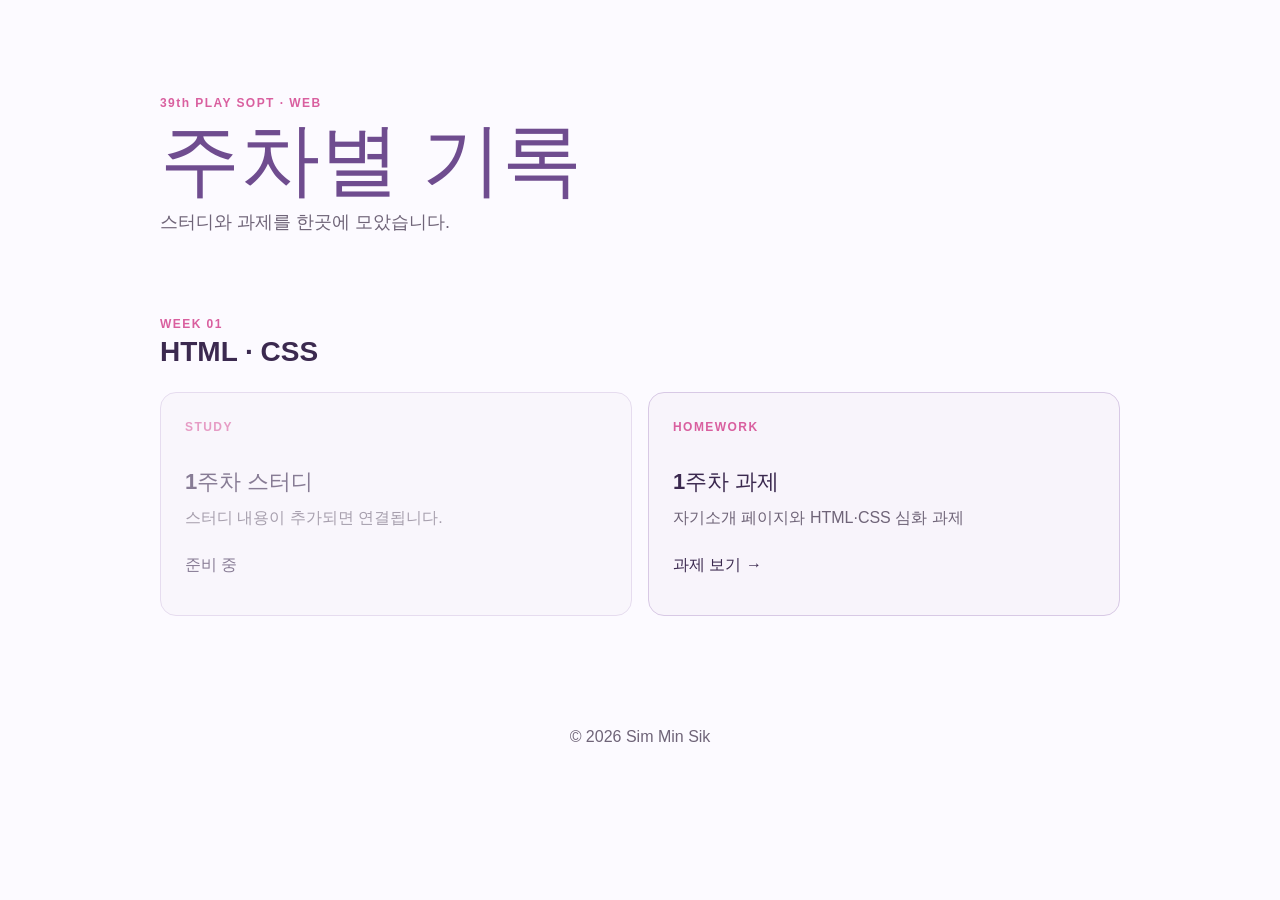
==== index.html @ c9bb901c "feat: 주차별 배포 목록 페이지 추가" ====
<!doctype html>
<html lang="ko">
  <head>
    <meta charset="UTF-8" />
    <meta name="viewport" content="width=device-width, initial-scale=1.0" />
    <meta
      name="description"
      content="심민식의 PLAY SOPT 웹 파트 주차별 스터디와 과제 모음"
    />
    <title>심민식 | SOPT 웹 과제 모음</title>
    <link rel="stylesheet" href="./pages.css" />
  </head>
  <body>
    <header class="site-header">
      <p class="eyebrow">39th PLAY SOPT · WEB</p>
      <h1>주차별 기록</h1>
      <p>스터디와 과제를 한곳에 모았습니다.</p>
    </header>

    <main>
      <section class="week-section" aria-labelledby="week-1-title">
        <div class="week-heading">
          <span>WEEK 01</span>
          <h2 id="week-1-title">HTML · CSS</h2>
        </div>

        <div class="page-grid">
          <article class="page-card page-card-disabled">
            <span class="page-type">STUDY</span>
            <h3>1주차 스터디</h3>
            <p>스터디 내용이 추가되면 연결됩니다.</p>
            <span class="page-status">준비 중</span>
          </article>

          <a class="page-card page-card-link" href="./Week1/Homework/">
            <span class="page-type">HOMEWORK</span>
            <h3>1주차 과제</h3>
            <p>자기소개 페이지와 HTML·CSS 심화 과제</p>
            <span class="page-status">과제 보기 →</span>
          </a>
        </div>
      </section>
    </main>

    <footer>© 2026 Sim Min Sik</footer>
  </body>
</html>
---- pages.css ----
@charset "UTF-8";

:root {
  font-family:
    Pretendard,
    -apple-system,
    BlinkMacSystemFont,
    "Segoe UI",
    sans-serif;
  color: #3b294f;
  background-color: #fcfaff;
  font-synthesis: none;
}

* {
  box-sizing: border-box;
}

body {
  min-width: 320px;
  min-height: 100vh;
  margin: 0;
}

.site-header,
main,
footer {
  width: min(100% - 2rem, 960px);
  margin-inline: auto;
}

.site-header {
  padding-block: 6rem 3rem;
}

.site-header h1,
.site-header p {
  margin: 0;
}

.site-header h1 {
  margin-block: 0.5rem;
  color: #6f4c8f;
  font-size: clamp(2.5rem, 8vw, 5rem);
  line-height: 1.05;
}

.site-header > p:last-child {
  color: #6f6478;
  font-size: 1.125rem;
}

.eyebrow,
.week-heading span,
.page-type {
  color: #d95f9f;
  font-size: 0.75rem;
  font-weight: 800;
  letter-spacing: 0.12em;
}

.week-section {
  padding-block: 2rem 5rem;
}

.week-heading {
  margin-bottom: 1.5rem;
}

.week-heading h2 {
  margin-block: 0.25rem 0;
  font-size: 1.75rem;
}

.page-grid {
  display: grid;
  grid-template-columns: repeat(2, minmax(0, 1fr));
  gap: 1rem;
}

.page-card {
  min-height: 14rem;
  padding: 1.5rem;
  border: 1px solid #d8c9e5;
  border-radius: 1rem;
  background-color: #f8f4fb;
}

.page-card h3 {
  margin-block: 2rem 0.5rem;
  font-size: 1.375rem;
}

.page-card p {
  margin: 0;
  color: #6f6478;
  line-height: 1.6;
}

.page-status {
  display: inline-block;
  margin-top: 1.5rem;
  font-weight: 700;
}

.page-card-disabled {
  opacity: 0.6;
}

.page-card-link {
  color: inherit;
  text-decoration: none;
  transition:
    border-color 0.2s ease,
    box-shadow 0.2s ease,
    transform 0.2s ease;
}

.page-card-link:hover {
  border-color: #6f4c8f;
  box-shadow: 0 0.75rem 1.5rem rgb(59 41 79 / 16%);
  transform: translateY(-0.25rem);
}

.page-card-link:focus-visible {
  outline: 0.1875rem solid #d95f9f;
  outline-offset: 0.1875rem;
}

footer {
  padding-block: 2rem;
  color: #6f6478;
  text-align: center;
}

@media (width <= 640px) {
  .site-header {
    padding-block-start: 4rem;
  }

  .page-grid {
    grid-template-columns: 1fr;
  }
}
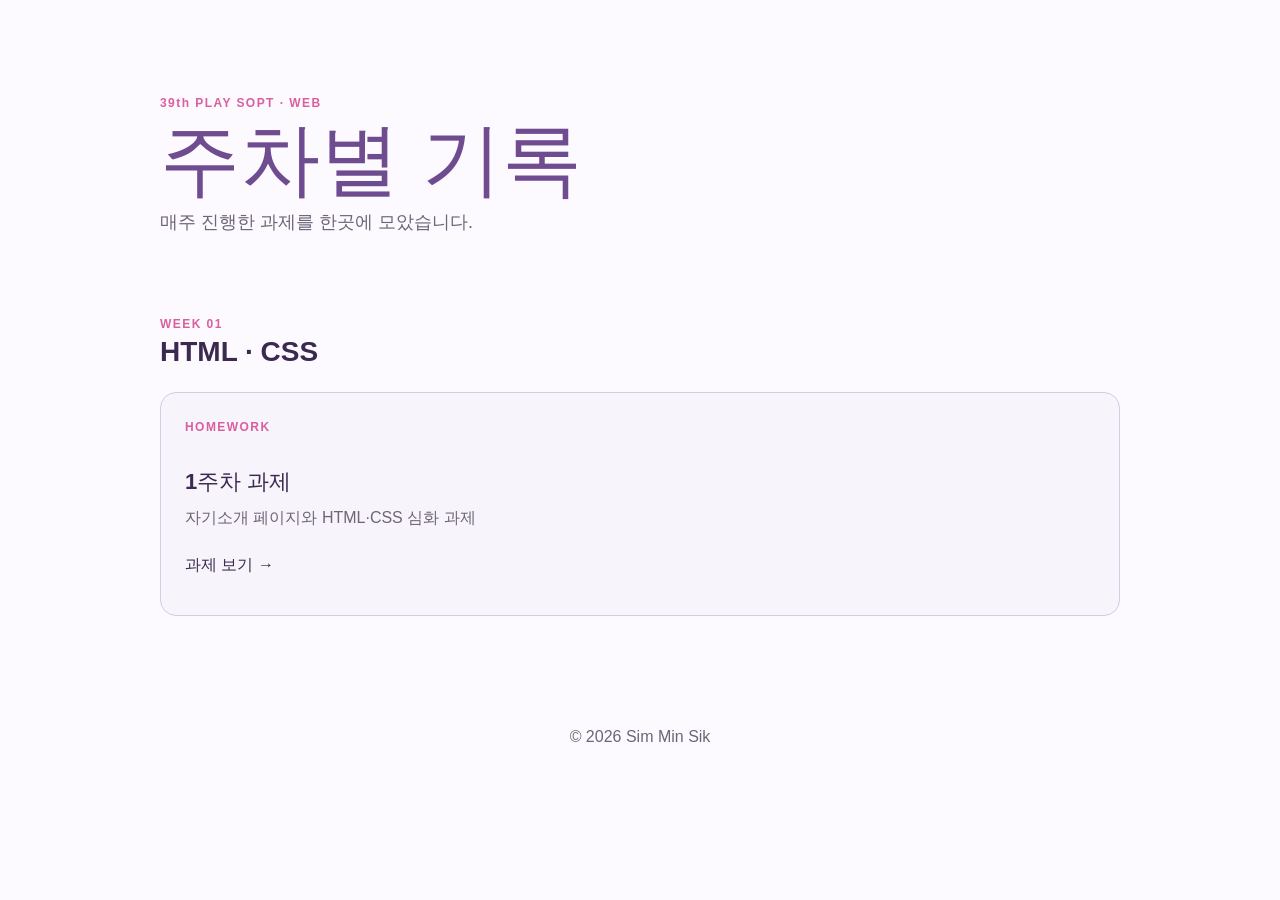
==== commit 35aa160f: "fix: 1주차 배포 항목을 과제로 정리" ====
--- a/index.html
+++ b/index.html
@@ -5,7 +5,7 @@
     <meta name="viewport" content="width=device-width, initial-scale=1.0" />
     <meta
       name="description"
-      content="심민식의 PLAY SOPT 웹 파트 주차별 스터디와 과제 모음"
+      content="심민식의 PLAY SOPT 웹 파트 주차별 과제 모음"
     />
     <title>심민식 | SOPT 웹 과제 모음</title>
     <link rel="stylesheet" href="./pages.css" />
@@ -14,7 +14,7 @@
     <header class="site-header">
       <p class="eyebrow">39th PLAY SOPT · WEB</p>
       <h1>주차별 기록</h1>
-      <p>스터디와 과제를 한곳에 모았습니다.</p>
+      <p>매주 진행한 과제를 한곳에 모았습니다.</p>
     </header>
 
     <main>
@@ -25,13 +25,6 @@
         </div>
 
         <div class="page-grid">
-          <article class="page-card page-card-disabled">
-            <span class="page-type">STUDY</span>
-            <h3>1주차 스터디</h3>
-            <p>스터디 내용이 추가되면 연결됩니다.</p>
-            <span class="page-status">준비 중</span>
-          </article>
-
           <a class="page-card page-card-link" href="./Week1/Homework/">
             <span class="page-type">HOMEWORK</span>
             <h3>1주차 과제</h3>
--- a/pages.css
+++ b/pages.css
@@ -74,7 +74,7 @@
 
 .page-grid {
   display: grid;
-  grid-template-columns: repeat(2, minmax(0, 1fr));
+  grid-template-columns: repeat(auto-fit, minmax(min(100%, 24rem), 1fr));
   gap: 1rem;
 }
 
@@ -101,10 +101,6 @@
   display: inline-block;
   margin-top: 1.5rem;
   font-weight: 700;
-}
-
-.page-card-disabled {
-  opacity: 0.6;
 }
 
 .page-card-link {
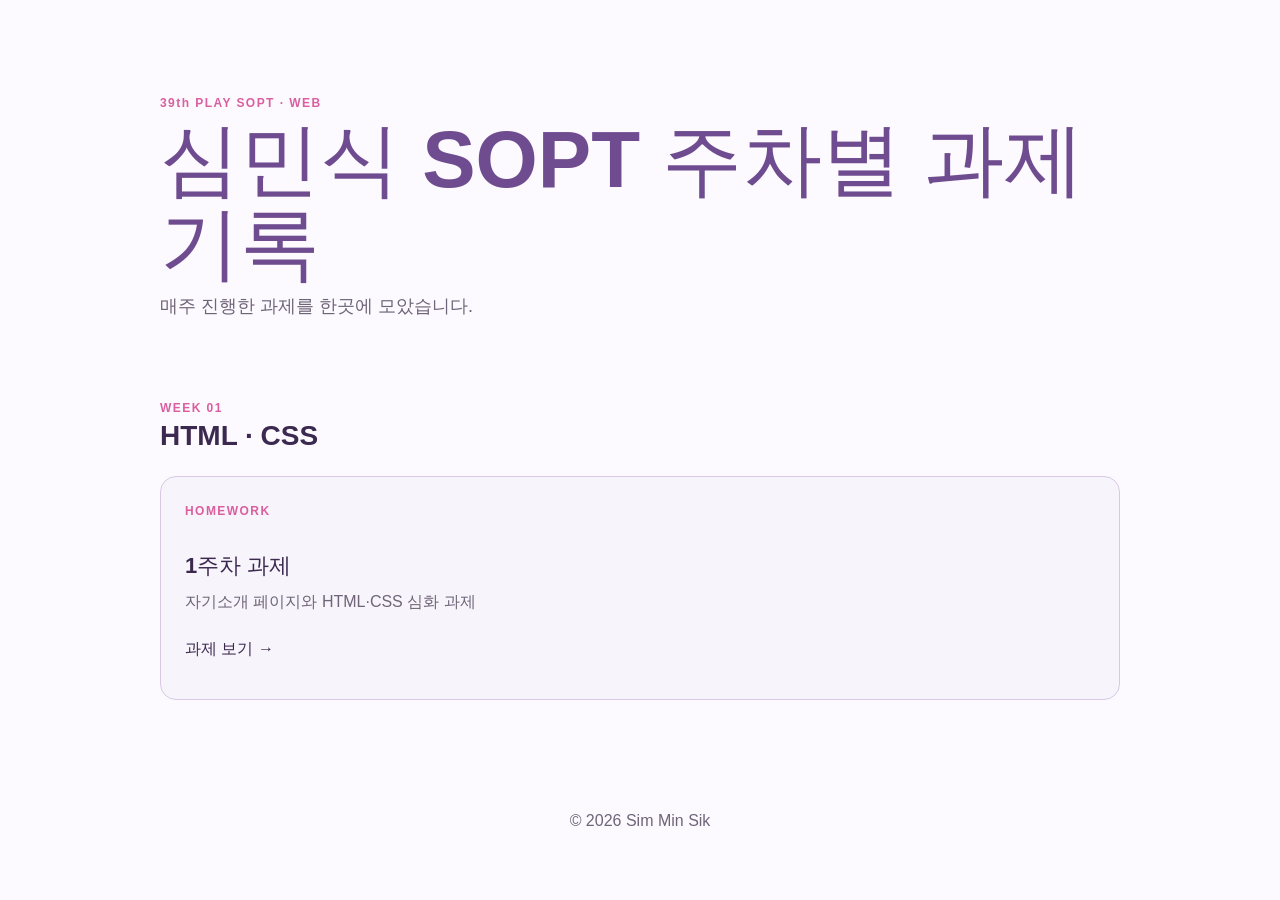
==== commit cf750e37: "fix: 배포 페이지 제목 변경" ====
--- a/index.html
+++ b/index.html
@@ -7,13 +7,13 @@
       name="description"
       content="심민식의 PLAY SOPT 웹 파트 주차별 과제 모음"
     />
-    <title>심민식 | SOPT 웹 과제 모음</title>
+    <title>심민식 SOPT 주차별 과제 기록</title>
     <link rel="stylesheet" href="./pages.css" />
   </head>
   <body>
     <header class="site-header">
       <p class="eyebrow">39th PLAY SOPT · WEB</p>
-      <h1>주차별 기록</h1>
+      <h1>심민식 SOPT 주차별 과제 기록</h1>
       <p>매주 진행한 과제를 한곳에 모았습니다.</p>
     </header>
 
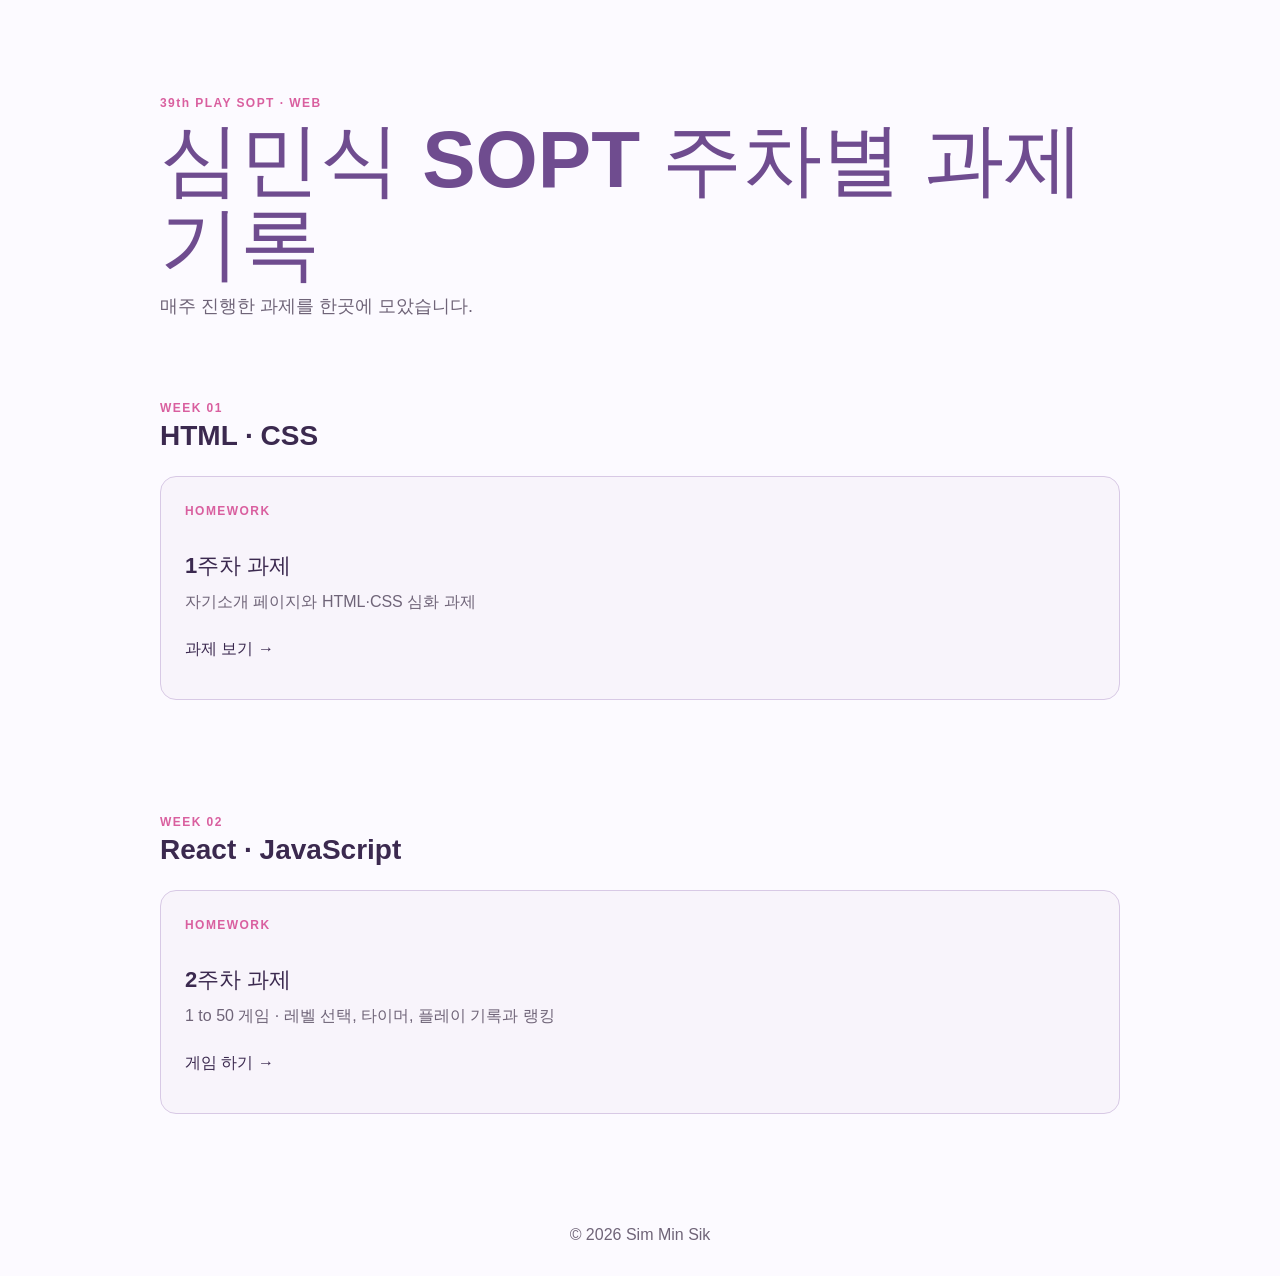
==== commit 78359573: "feat: 2주차 게임 배포와 과제 기록 링크 추가" ====
--- a/index.html
+++ b/index.html
@@ -33,6 +33,21 @@
           </a>
         </div>
       </section>
+      <section class="week-section" aria-labelledby="week-2-title">
+        <div class="week-heading">
+          <span>WEEK 02</span>
+          <h2 id="week-2-title">React · JavaScript</h2>
+        </div>
+
+        <div class="page-grid">
+          <a class="page-card page-card-link" href="./Week2/Homework/one-to-fifty/">
+            <span class="page-type">HOMEWORK</span>
+            <h3>2주차 과제</h3>
+            <p>1 to 50 게임 · 레벨 선택, 타이머, 플레이 기록과 랭킹</p>
+            <span class="page-status">게임 하기 →</span>
+          </a>
+        </div>
+      </section>
     </main>
 
     <footer>© 2026 Sim Min Sik</footer>
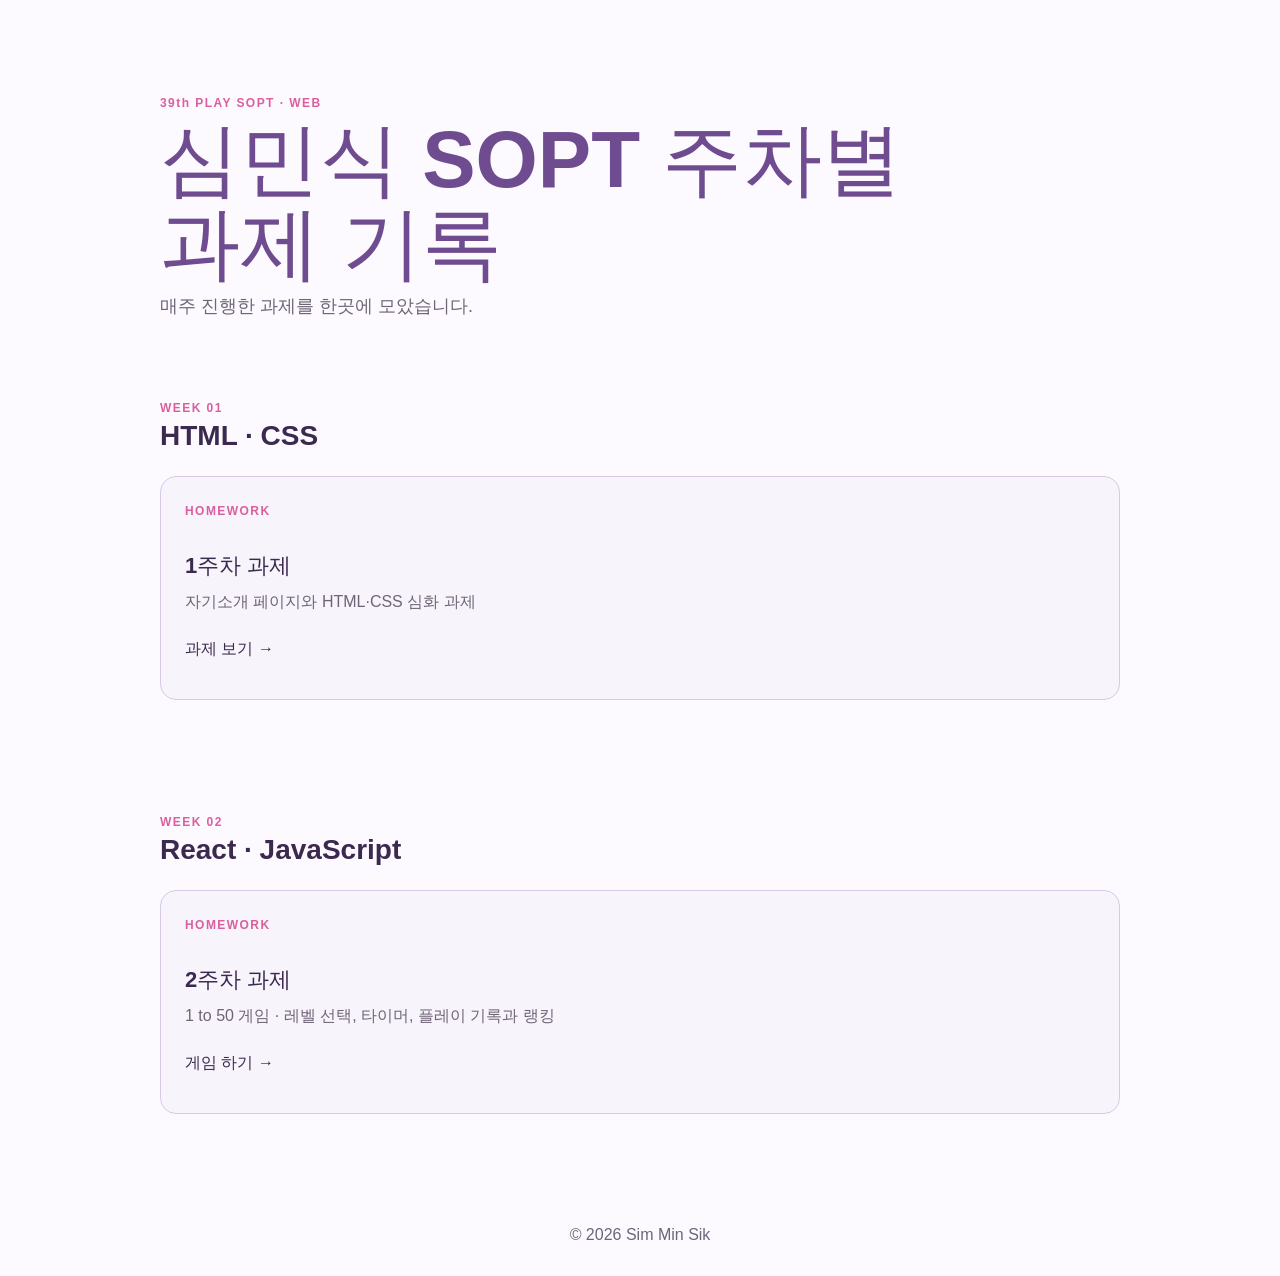
==== commit e5d30869: "fix: 제목 단어 묶음과 스타일 캐시 갱신 처리" ====
--- a/index.html
+++ b/index.html
@@ -8,12 +8,17 @@
       content="심민식의 PLAY SOPT 웹 파트 주차별 과제 모음"
     />
     <title>심민식 SOPT 주차별 과제 기록</title>
-    <link rel="stylesheet" href="./pages.css" />
+    <link rel="stylesheet" href="./pages.css?v=20261015-title-2" />
   </head>
   <body>
     <header class="site-header">
       <p class="eyebrow">39th PLAY SOPT · WEB</p>
-      <h1>심민식 SOPT 주차별 과제 기록</h1>
+      <h1>
+        <span class="site-title-part">심민식</span>
+        <span class="site-title-part">SOPT</span>
+        <span class="site-title-part">주차별</span>
+        <span class="site-title-part">과제 기록</span>
+      </h1>
       <p>매주 진행한 과제를 한곳에 모았습니다.</p>
     </header>
 
--- a/pages.css
+++ b/pages.css
@@ -43,6 +43,12 @@
   color: #6f4c8f;
   font-size: clamp(2.5rem, 8vw, 5rem);
   line-height: 1.05;
+  word-break: keep-all;
+}
+
+.site-title-part {
+  display: inline-block;
+  white-space: nowrap;
 }
 
 .site-header > p:last-child {
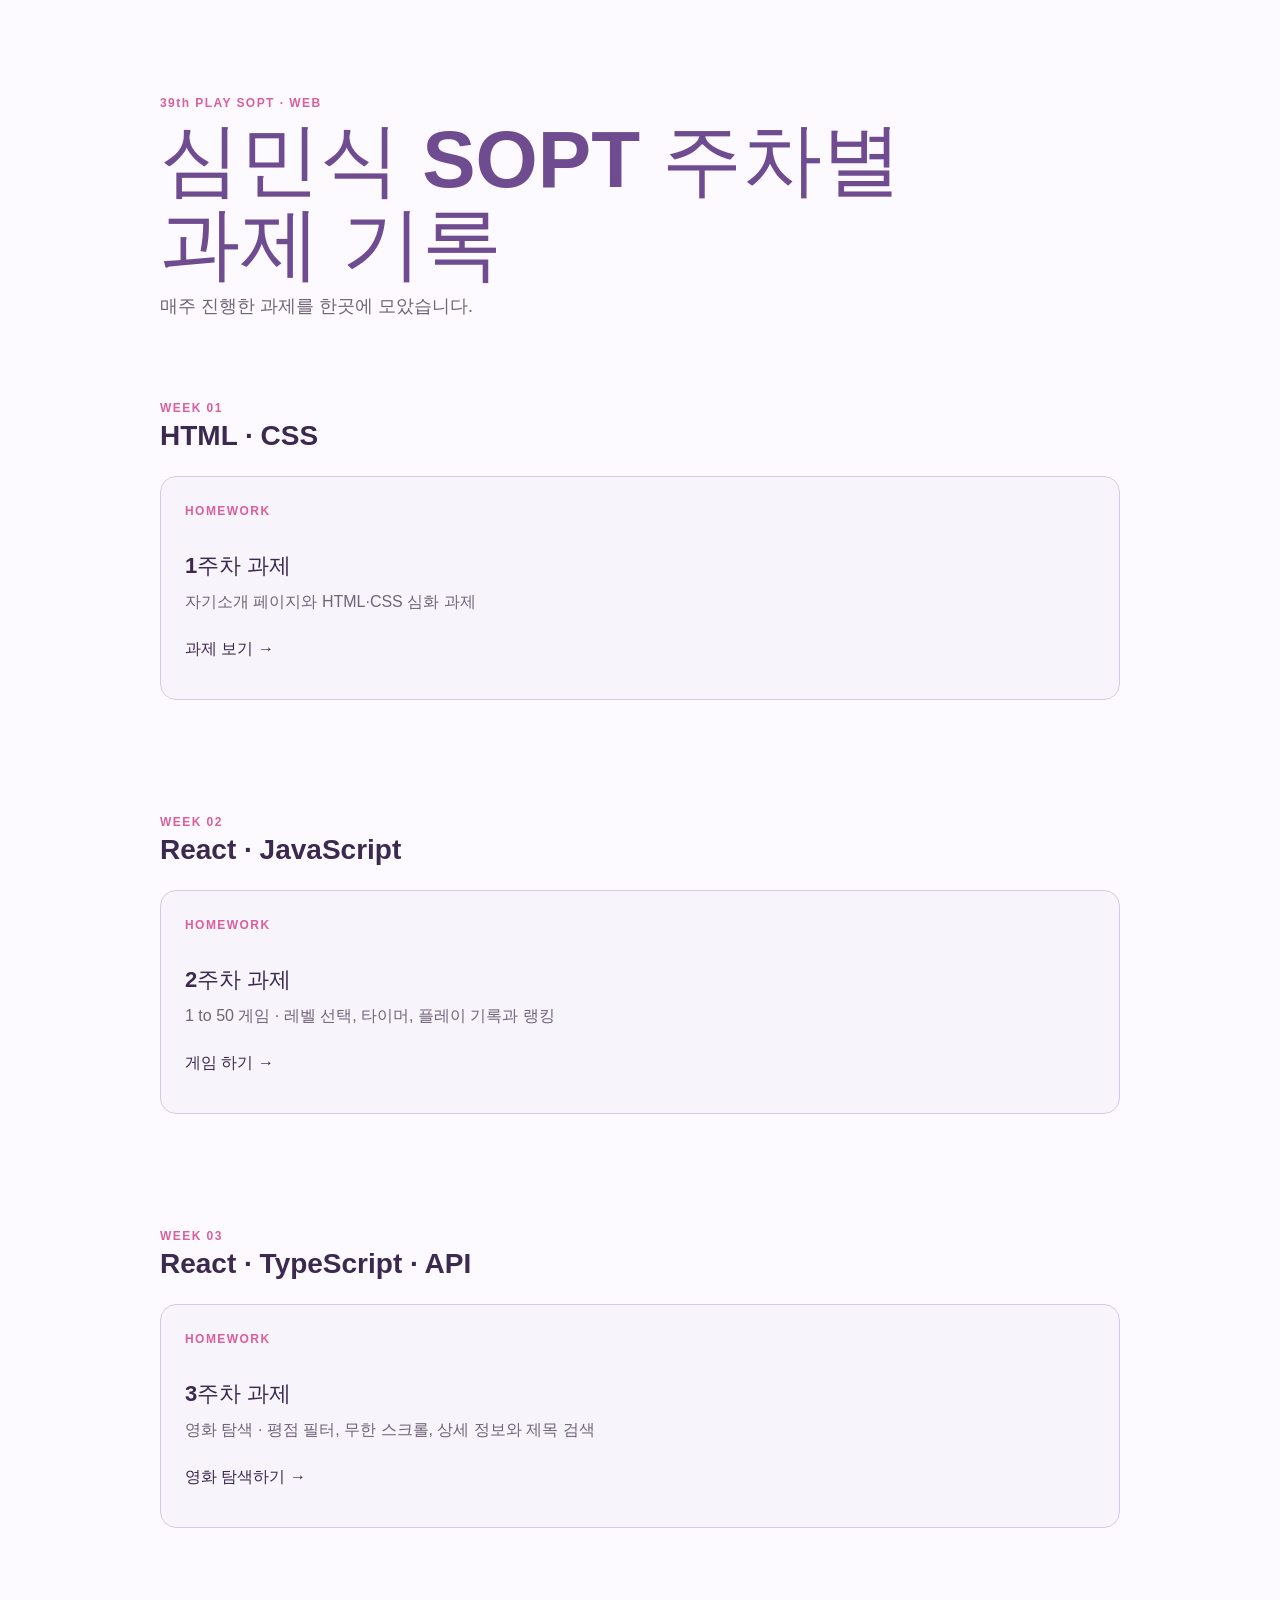
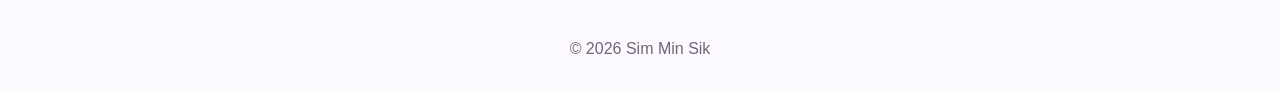
==== commit e6d9d86d: "feat: 3주차 영화 탐색 과제 배포" ====
--- a/index.html
+++ b/index.html
@@ -53,6 +53,20 @@
           </a>
         </div>
       </section>
+      <section class="week-section" aria-labelledby="week-3-title">
+        <div class="week-heading">
+          <span>WEEK 03</span>
+          <h2 id="week-3-title">React · TypeScript · API</h2>
+        </div>
+        <div class="page-grid">
+          <a class="page-card page-card-link" href="./Week3/Homework/movie-explorer/">
+            <span class="page-type">HOMEWORK</span>
+            <h3>3주차 과제</h3>
+            <p>영화 탐색 · 평점 필터, 무한 스크롤, 상세 정보와 제목 검색</p>
+            <span class="page-status">영화 탐색하기 →</span>
+          </a>
+        </div>
+      </section>
     </main>
 
     <footer>© 2026 Sim Min Sik</footer>
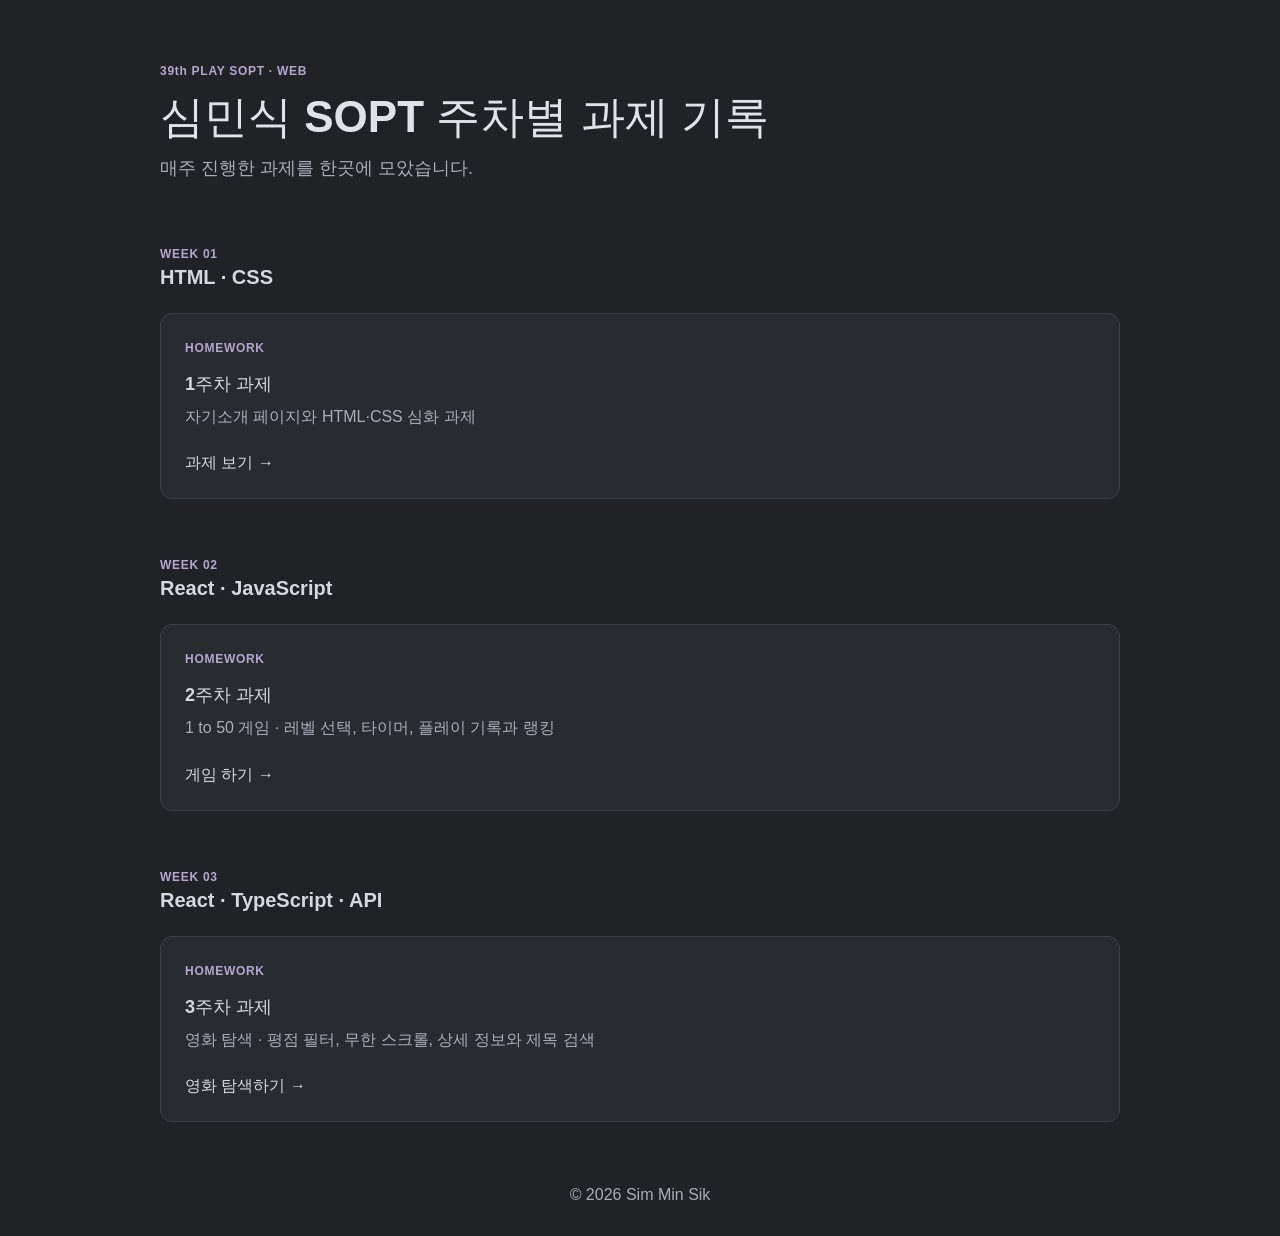
==== commit 3b511014: "style: 과제 목록 밝기와 여백 조정" ====
--- a/index.html
+++ b/index.html
@@ -8,7 +8,7 @@
       content="심민식의 PLAY SOPT 웹 파트 주차별 과제 모음"
     />
     <title>심민식 SOPT 주차별 과제 기록</title>
-    <link rel="stylesheet" href="./pages.css?v=20261015-title-2" />
+    <link rel="stylesheet" href="./pages.css?v=20261027-comfort" />
   </head>
   <body>
     <header class="site-header">
--- a/pages.css
+++ b/pages.css
@@ -7,9 +7,10 @@
     BlinkMacSystemFont,
     "Segoe UI",
     sans-serif;
-  color: #3b294f;
-  background-color: #fcfaff;
+  color: #d6d8df;
+  background-color: #202226;
   font-synthesis: none;
+  color-scheme: dark;
 }
 
 * {
@@ -30,7 +31,7 @@
 }
 
 .site-header {
-  padding-block: 6rem 3rem;
+  padding-block: 4rem 2.5rem;
 }
 
 .site-header h1,
@@ -40,9 +41,9 @@
 
 .site-header h1 {
   margin-block: 0.5rem;
-  color: #6f4c8f;
-  font-size: clamp(2.5rem, 8vw, 5rem);
-  line-height: 1.05;
+  color: #e1e2e7;
+  font-size: clamp(1.75rem, 4.5vw, 2.75rem);
+  line-height: 1.4;
   word-break: keep-all;
 }
 
@@ -52,21 +53,21 @@
 }
 
 .site-header > p:last-child {
-  color: #6f6478;
+  color: #a9adb8;
   font-size: 1.125rem;
 }
 
 .eyebrow,
 .week-heading span,
 .page-type {
-  color: #d95f9f;
+  color: #b5a6ce;
   font-size: 0.75rem;
   font-weight: 800;
-  letter-spacing: 0.12em;
+  letter-spacing: 0.06em;
 }
 
 .week-section {
-  padding-block: 2rem 5rem;
+  padding-block: 1.5rem 2rem;
 }
 
 .week-heading {
@@ -75,7 +76,7 @@
 
 .week-heading h2 {
   margin-block: 0.25rem 0;
-  font-size: 1.75rem;
+  font-size: 1.25rem;
 }
 
 .page-grid {
@@ -85,21 +86,21 @@
 }
 
 .page-card {
-  min-height: 14rem;
+  min-height: 10rem;
   padding: 1.5rem;
-  border: 1px solid #d8c9e5;
-  border-radius: 1rem;
-  background-color: #f8f4fb;
+  border: 1px solid #3c3f47;
+  border-radius: 0.75rem;
+  background-color: #282b30;
 }
 
 .page-card h3 {
-  margin-block: 2rem 0.5rem;
-  font-size: 1.375rem;
+  margin-block: 1rem 0.5rem;
+  font-size: 1.125rem;
 }
 
 .page-card p {
   margin: 0;
-  color: #6f6478;
+  color: #a9adb8;
   line-height: 1.6;
 }
 
@@ -114,24 +115,22 @@
   text-decoration: none;
   transition:
     border-color 0.2s ease,
-    box-shadow 0.2s ease,
-    transform 0.2s ease;
+    background-color 0.2s ease;
 }
 
 .page-card-link:hover {
-  border-color: #6f4c8f;
-  box-shadow: 0 0.75rem 1.5rem rgb(59 41 79 / 16%);
-  transform: translateY(-0.25rem);
+  border-color: #8f80a8;
+  background-color: #30333a;
 }
 
 .page-card-link:focus-visible {
-  outline: 0.1875rem solid #d95f9f;
+  outline: 0.1875rem solid #b5a6ce;
   outline-offset: 0.1875rem;
 }
 
 footer {
   padding-block: 2rem;
-  color: #6f6478;
+  color: #a9adb8;
   text-align: center;
 }
 
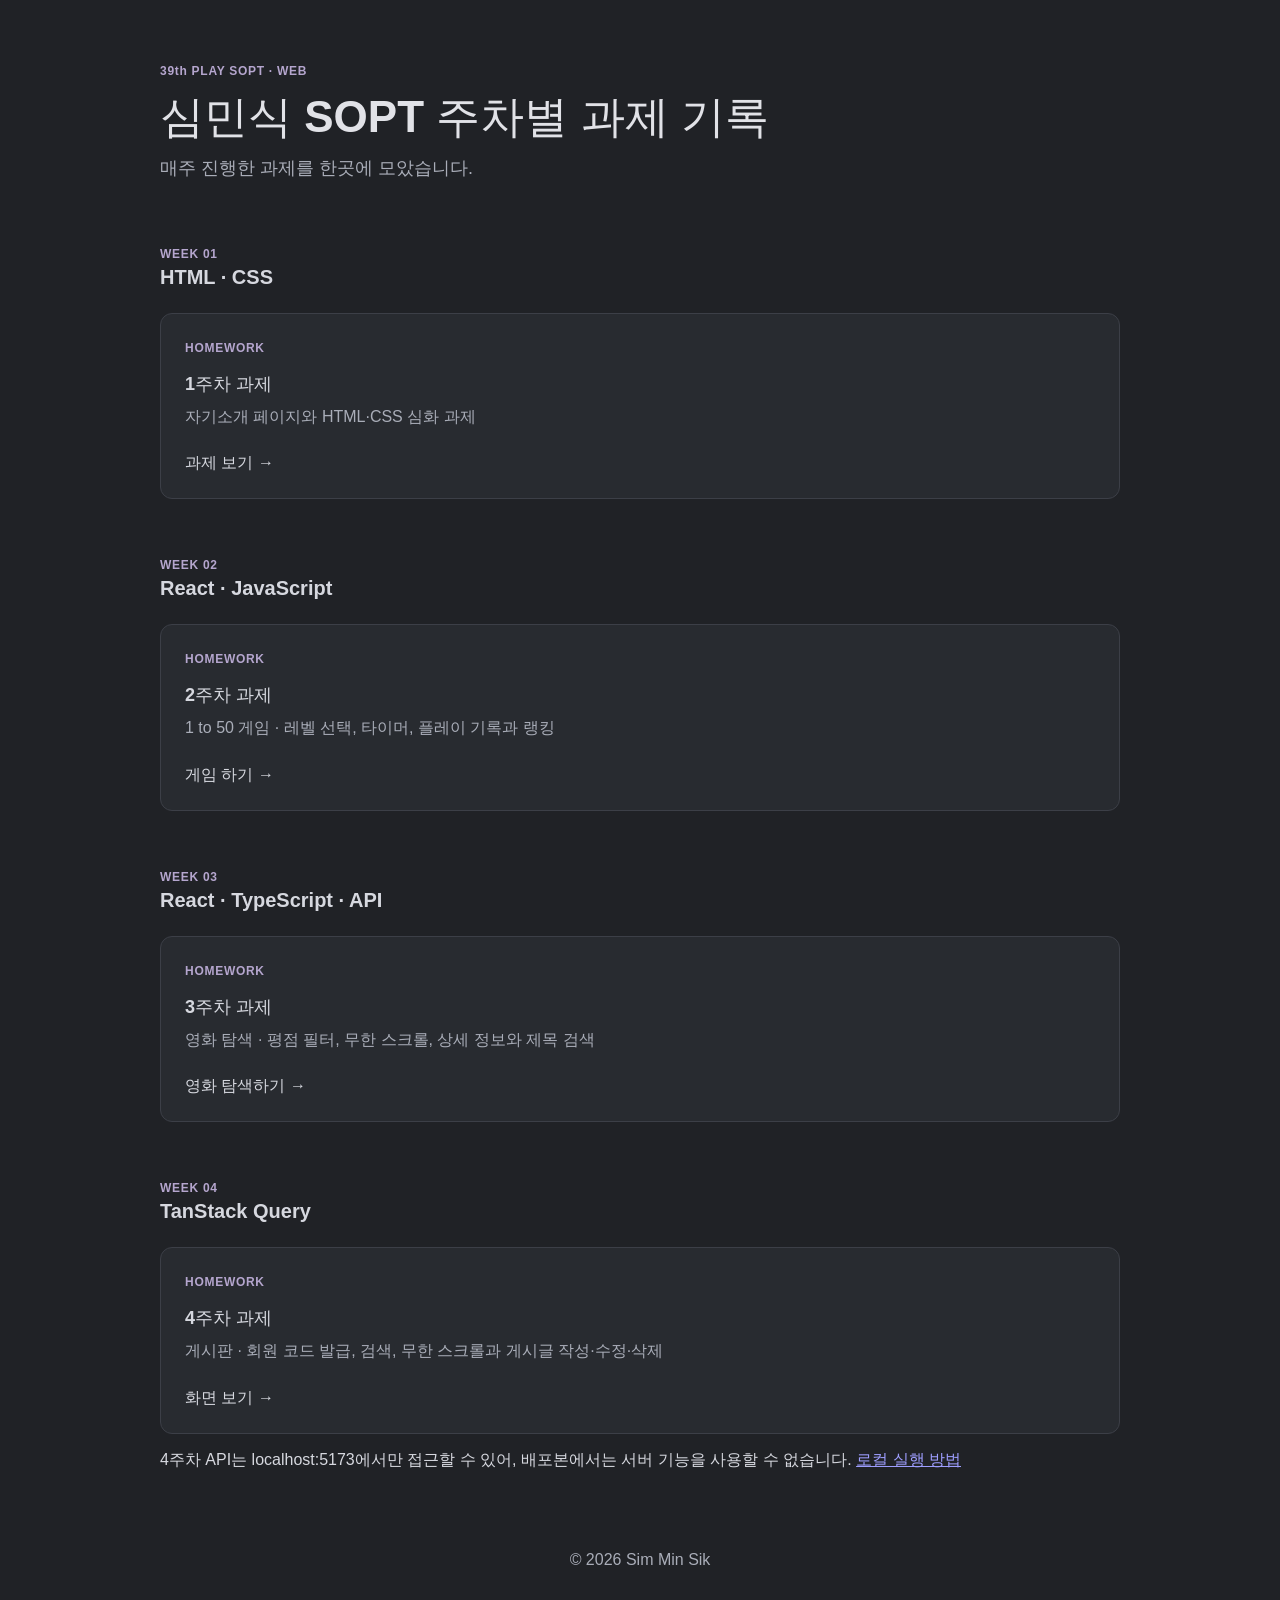
==== commit b0f36784: "deploy: 4주차 게시판과 실행 안내 추가" ====
--- a/index.html
+++ b/index.html
@@ -67,6 +67,21 @@
           </a>
         </div>
       </section>
+      <section class="week-section" aria-labelledby="week-4-title">
+        <div class="week-heading">
+          <span>WEEK 04</span>
+          <h2 id="week-4-title">TanStack Query</h2>
+        </div>
+        <div class="page-grid">
+          <a class="page-card page-card-link" href="./Week4/Homework/">
+            <span class="page-type">HOMEWORK</span>
+            <h3>4주차 과제</h3>
+            <p>게시판 · 회원 코드 발급, 검색, 무한 스크롤과 게시글 작성·수정·삭제</p>
+            <span class="page-status">화면 보기 →</span>
+          </a>
+        </div>
+        <p>4주차 API는 localhost:5173에서만 접근할 수 있어, 배포본에서는 서버 기능을 사용할 수 없습니다. <a href="https://github.com/39-play-sopt-web/SimMinSik/blob/week4/homework/Week4/Homework/README.md">로컬 실행 방법</a></p>
+      </section>
     </main>
 
     <footer>© 2026 Sim Min Sik</footer>
